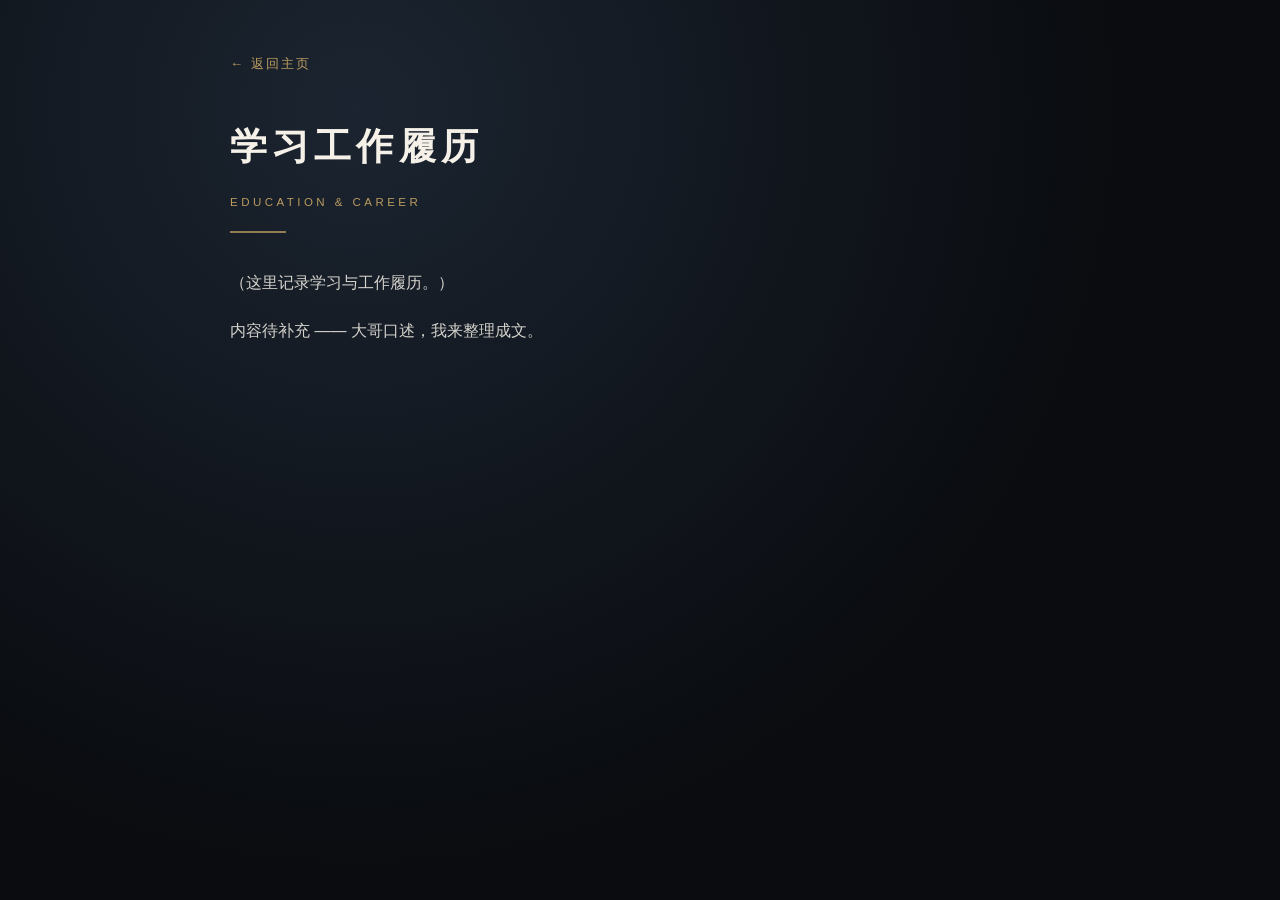
==== career.html @ 2dbb719b "Build personal site: four-panel homepage + four detail pages (zh) with i18n scaffold" ====
<!DOCTYPE html>
<html lang="zh-CN">
<head>
<meta charset="UTF-8">
<meta name="viewport" content="width=device-width, initial-scale=1.0">
<title>学习工作履历 | 个人主页</title>
<link rel="stylesheet" href="style.css">
</head>
<body class="page">
  <div class="wrap">
    <a class="back" href="./">← 返回主页</a>
    <h1>学习工作履历</h1>
    <p class="eyebrow">Education &amp; Career</p>
    <div class="content">
      <p>（这里记录学习与工作履历。）</p>
      <p>内容待补充 —— 大哥口述，我来整理成文。</p>
    </div>
  </div>
</body>
</html>
---- style.css ----
/* 子页通用样式 */
*{margin:0;padding:0;box-sizing:border-box}
:root{--gold:#d9b26a;--paper:#f5f1e8}
body.page{font-family:-apple-system,"Segoe UI","PingFang SC","Microsoft YaHei",sans-serif;
  background:radial-gradient(circle at 28% 12%,#1b2430 0%,#0a0c10 62%);
  color:var(--paper);min-height:100vh;padding:clamp(1.2rem,4vw,3rem);line-height:1.9}
.wrap{max-width:820px;margin:0 auto}
.back{display:inline-block;margin-bottom:2.2rem;font-size:.82rem;letter-spacing:.16em;color:var(--gold);text-decoration:none;opacity:.85}
.back:hover{opacity:1}
h1{font-size:clamp(1.5rem,3.6vw,2.3rem);font-weight:600;letter-spacing:.14em}
.eyebrow{margin-top:.6rem;font-size:.72rem;letter-spacing:.3em;text-transform:uppercase;color:var(--gold);opacity:.85}
.eyebrow::after{content:"";display:block;width:56px;height:2px;background:var(--gold);margin-top:1.1rem;opacity:.75}
.content{margin-top:2.2rem}
.content p{margin-bottom:1.1rem;color:rgba(245,241,232,.86)}
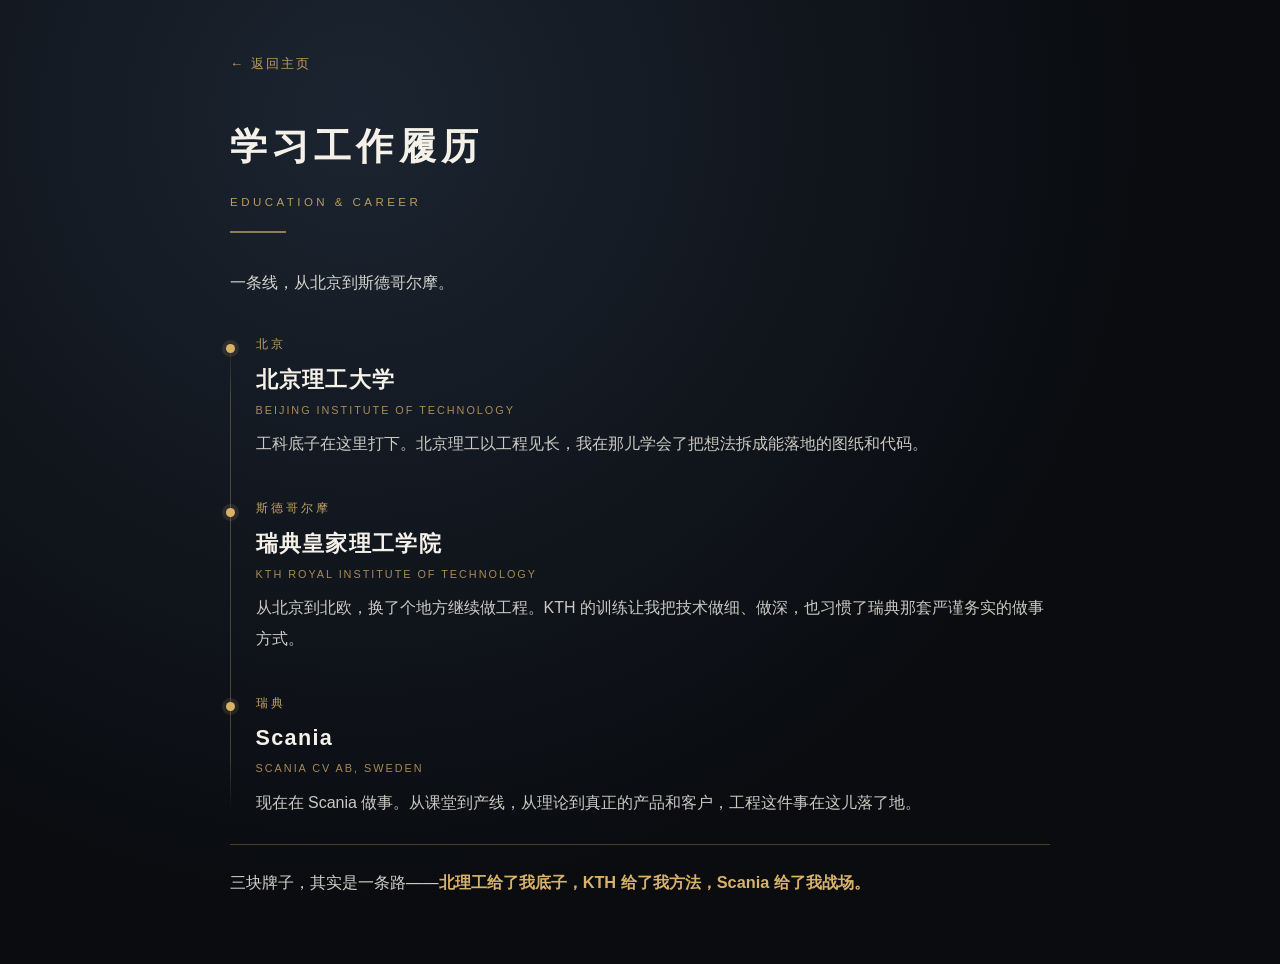
==== commit b4a25bbf: "Career page: BIT + KTH + Scania unified timeline story" ====
--- a/career.html
+++ b/career.html
@@ -12,8 +12,31 @@
     <h1>学习工作履历</h1>
     <p class="eyebrow">Education &amp; Career</p>
     <div class="content">
-      <p>（这里记录学习与工作履历。）</p>
-      <p>内容待补充 —— 大哥口述，我来整理成文。</p>
+
+      <p>一条线，从北京到斯德哥尔摩。</p>
+
+      <div class="timeline">
+        <div class="tl-item">
+          <div class="tl-year">北京</div>
+          <h2>北京理工大学 <span class="en">Beijing Institute of Technology</span></h2>
+          <p>工科底子在这里打下。北京理工以工程见长，我在那儿学会了把想法拆成能落地的图纸和代码。</p>
+        </div>
+
+        <div class="tl-item">
+          <div class="tl-year">斯德哥尔摩</div>
+          <h2>瑞典皇家理工学院 <span class="en">KTH Royal Institute of Technology</span></h2>
+          <p>从北京到北欧，换了个地方继续做工程。KTH 的训练让我把技术做细、做深，也习惯了瑞典那套严谨务实的做事方式。</p>
+        </div>
+
+        <div class="tl-item">
+          <div class="tl-year">瑞典</div>
+          <h2>Scania <span class="en">Scania CV AB, Sweden</span></h2>
+          <p>现在在 Scania 做事。从课堂到产线，从理论到真正的产品和客户，工程这件事在这儿落了地。</p>
+        </div>
+      </div>
+
+      <p class="bridge">三块牌子，其实是一条路——<strong>北理工给了我底子，KTH 给了我方法，Scania 给了我战场。</strong></p>
+
     </div>
   </div>
 </body>
--- a/style.css
+++ b/style.css
@@ -1,6 +1,6 @@
 /* 子页通用样式 */
 *{margin:0;padding:0;box-sizing:border-box}
-:root{--gold:#d9b26a;--paper:#f5f1e8}
+:root{--gold:#d9b26a;--paper:#f5f1e8;--line:rgba(217,178,106,.3)}
 body.page{font-family:-apple-system,"Segoe UI","PingFang SC","Microsoft YaHei",sans-serif;
   background:radial-gradient(circle at 28% 12%,#1b2430 0%,#0a0c10 62%);
   color:var(--paper);min-height:100vh;padding:clamp(1.2rem,4vw,3rem);line-height:1.9}
@@ -12,3 +12,20 @@
 .eyebrow::after{content:"";display:block;width:56px;height:2px;background:var(--gold);margin-top:1.1rem;opacity:.75}
 .content{margin-top:2.2rem}
 .content p{margin-bottom:1.1rem;color:rgba(245,241,232,.86)}
+
+/* 履历时间线 */
+.timeline{position:relative;margin:2.2rem 0 1.6rem;padding-left:1.6rem}
+.timeline::before{content:"";position:absolute;left:0;top:.5rem;bottom:.5rem;width:1px;
+  background:linear-gradient(180deg,transparent,var(--line) 12%,var(--line) 88%,transparent)}
+.tl-item{position:relative;margin-bottom:2.4rem}
+.tl-item:last-child{margin-bottom:0}
+.tl-item::before{content:"";position:absolute;left:-1.6rem;top:.62rem;width:9px;height:9px;
+  border-radius:50%;background:var(--gold);transform:translateX(-4px);box-shadow:0 0 0 4px rgba(217,178,106,.12)}
+.tl-year{font-size:.72rem;letter-spacing:.28em;text-transform:uppercase;color:var(--gold);opacity:.9;margin-bottom:.5rem}
+.tl-item h2{font-size:clamp(1.05rem,2.2vw,1.35rem);font-weight:600;letter-spacing:.06em;line-height:1.5}
+.tl-item h2 .en{display:block;margin-top:.35rem;font-size:.68rem;letter-spacing:.18em;text-transform:uppercase;
+  color:rgba(217,178,106,.75);font-weight:400}
+.tl-item p{margin-top:.7rem;color:rgba(245,241,232,.82)}
+.bridge{margin-top:1.6rem;padding-top:1.4rem;border-top:1px solid var(--line);
+  color:rgba(245,241,232,.9);font-size:1.02rem}
+.bridge strong{color:var(--gold);font-weight:600}
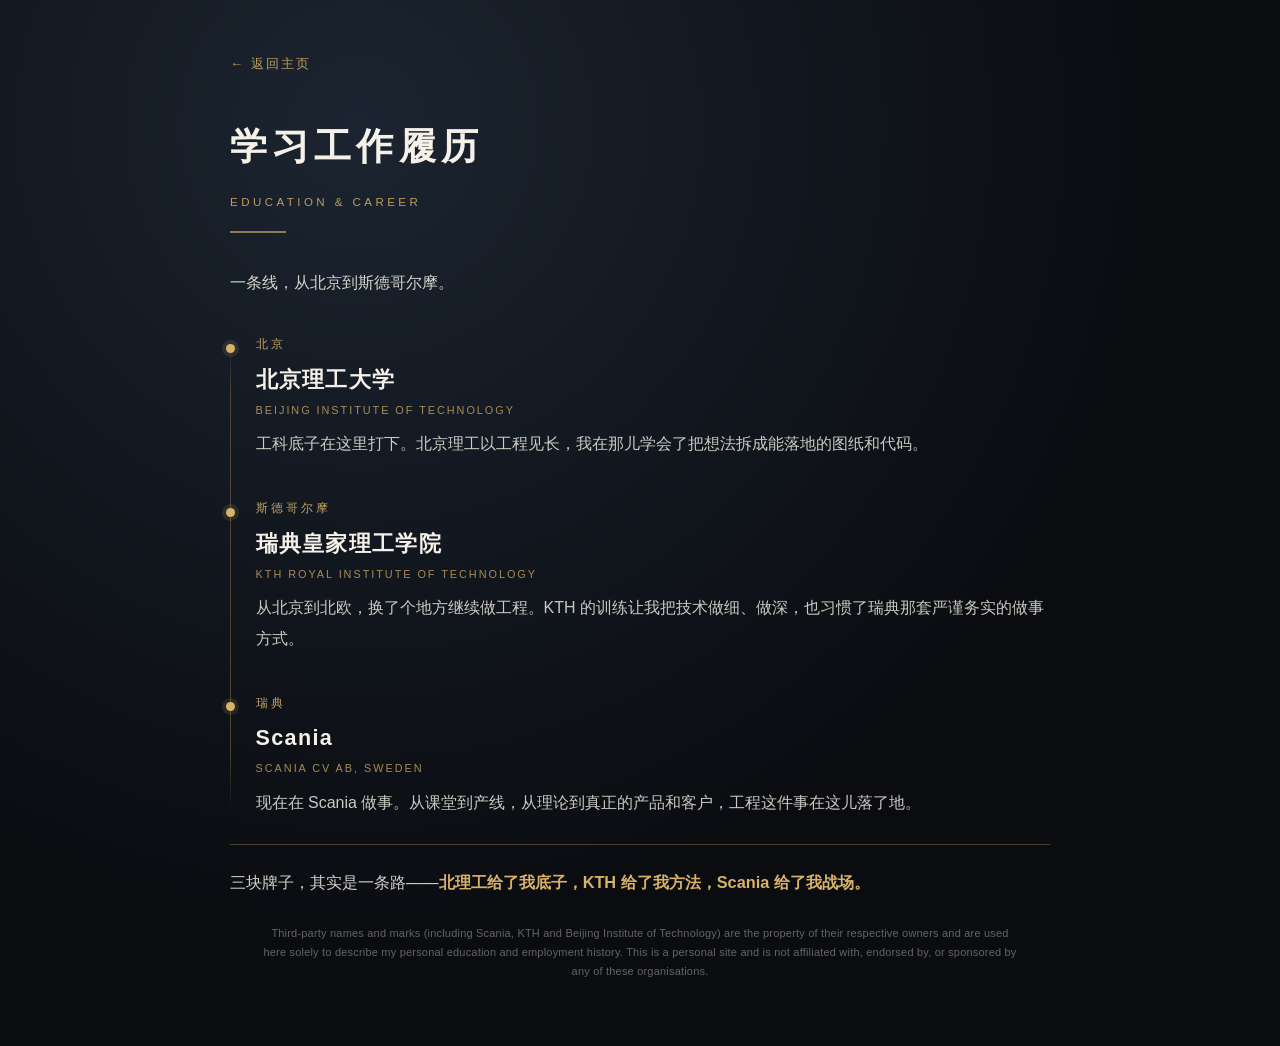
==== commit d7c3fc3b: "Add trademark disclaimer (EN) to footer and career page" ====
--- a/career.html
+++ b/career.html
@@ -37,6 +37,8 @@
 
       <p class="bridge">三块牌子，其实是一条路——<strong>北理工给了我底子，KTH 给了我方法，Scania 给了我战场。</strong></p>
 
+      <p class="disclaim">Third-party names and marks (including Scania, KTH and Beijing Institute of Technology) are the property of their respective owners and are used here solely to describe my personal education and employment history. This is a personal site and is not affiliated with, endorsed by, or sponsored by any of these organisations.</p>
+
     </div>
   </div>
 </body>
--- a/style.css
+++ b/style.css
@@ -29,3 +29,7 @@
 .bridge{margin-top:1.6rem;padding-top:1.4rem;border-top:1px solid var(--line);
   color:rgba(245,241,232,.9);font-size:1.02rem}
 .bridge strong{color:var(--gold);font-weight:600}
+
+
+.disclaim{max-width:760px;margin:26px auto 0;font-size:11px;line-height:1.7;letter-spacing:.2px;opacity:.45;text-align:center}
+.disclaim, .disclaim a{color:inherit}
